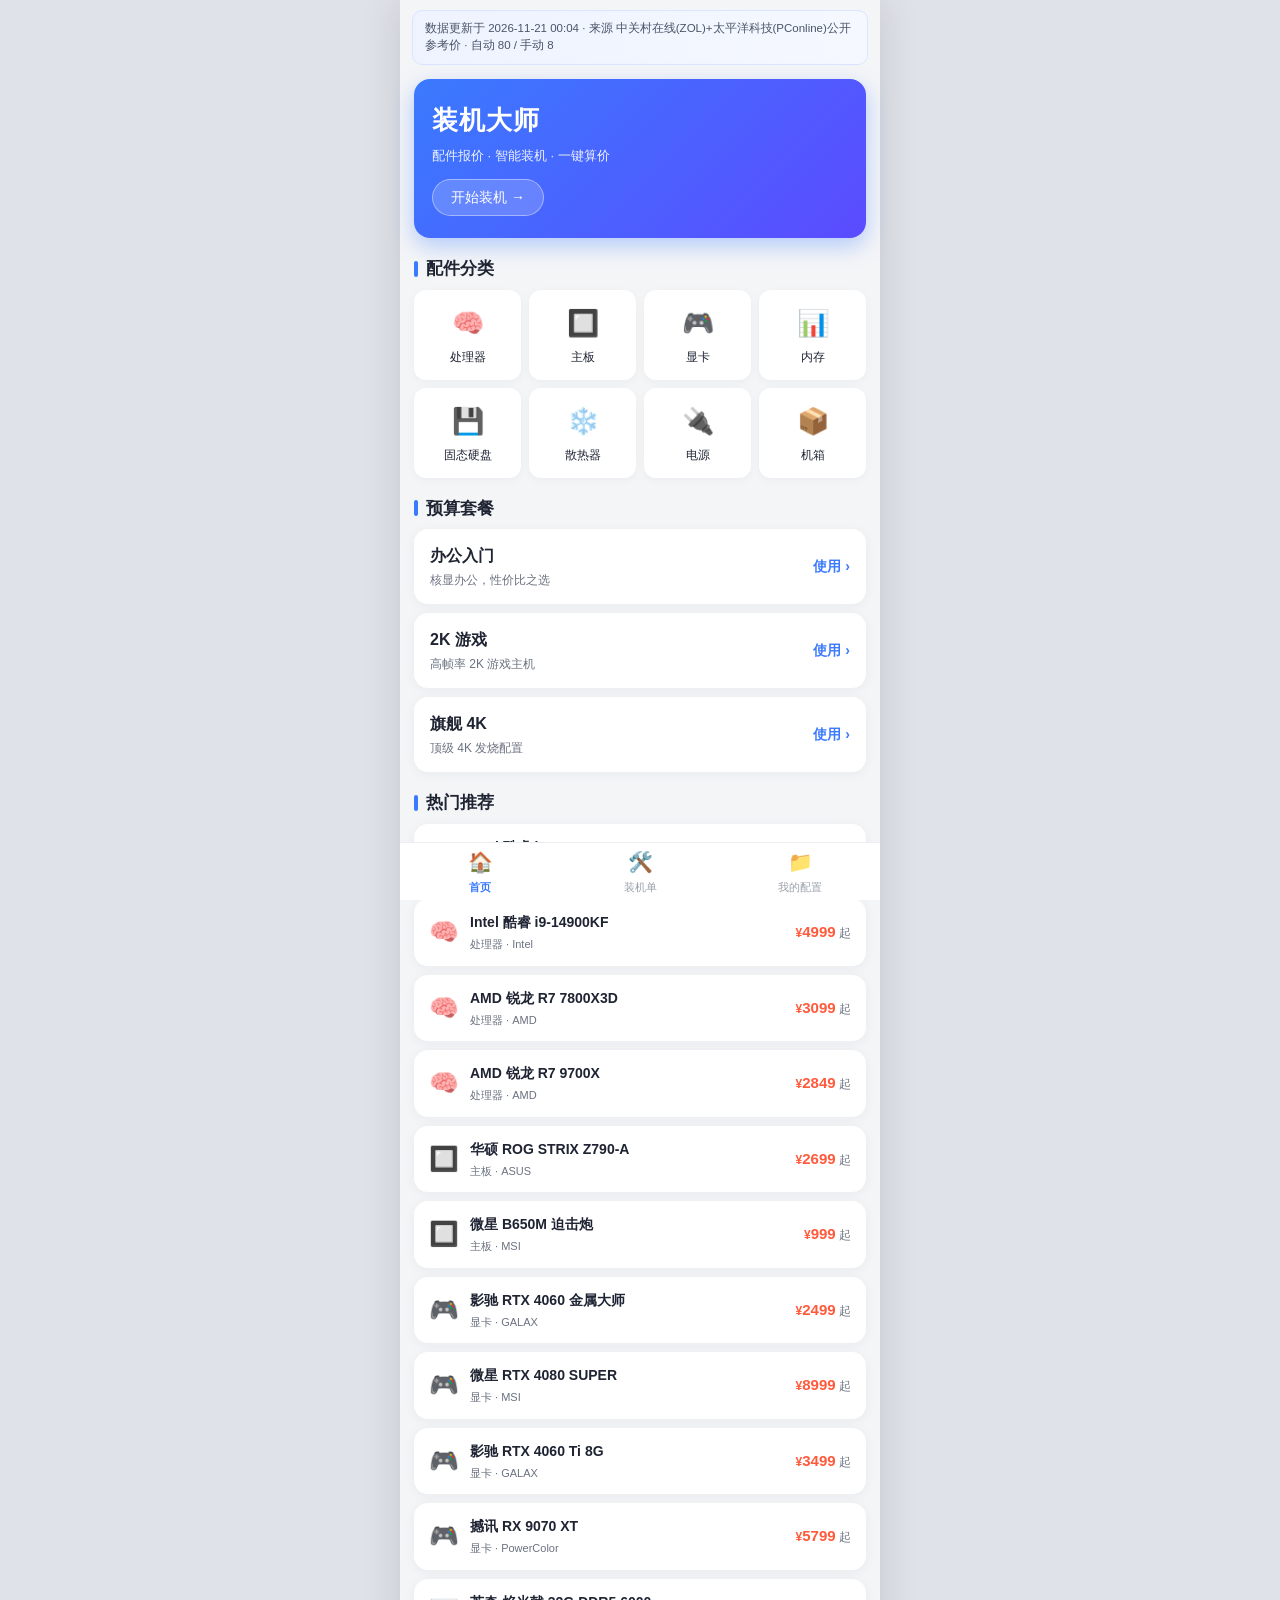
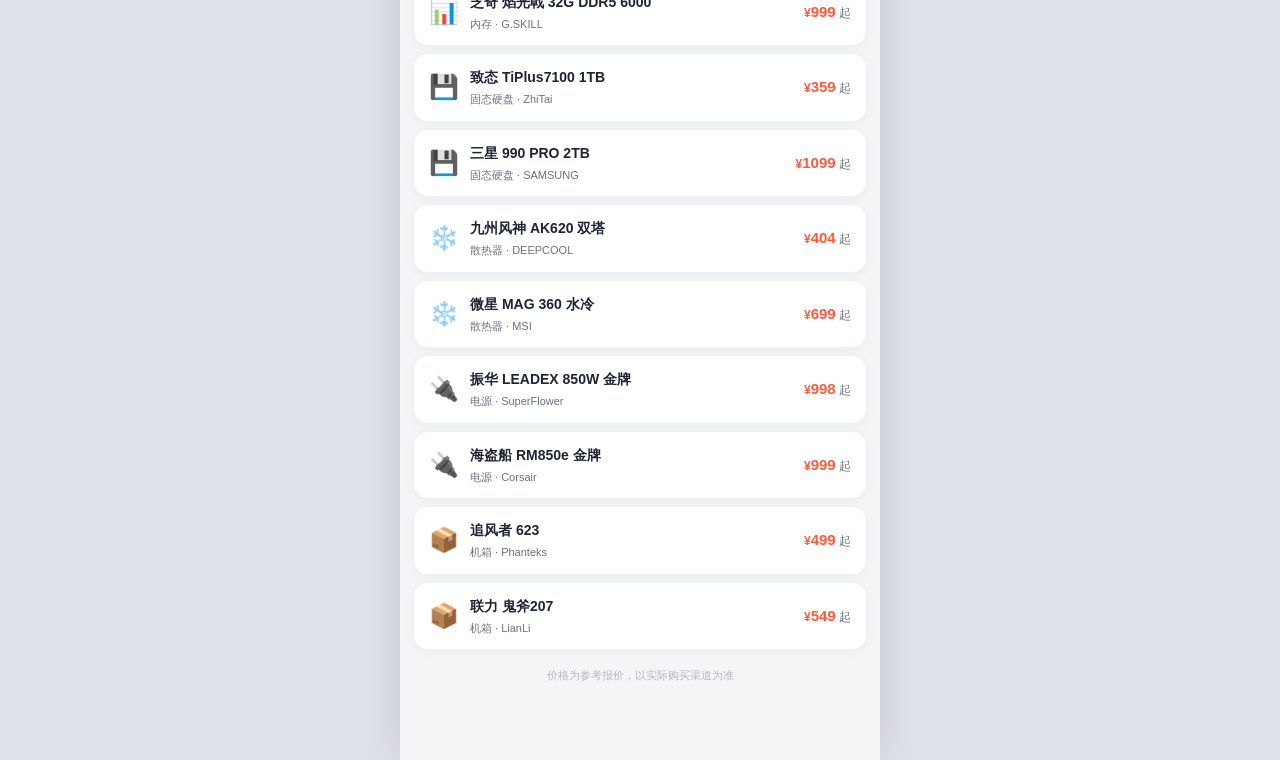
==== web/zjds/index.html @ 08978836 "chore: 自动更新配件价格 2026-11-21" ====
<!DOCTYPE html>
<html lang="zh-CN">
<head>
  <meta charset="UTF-8" />
  <meta name="viewport" content="width=device-width, initial-scale=1.0, maximum-scale=1.0, user-scalable=no, viewport-fit=cover" />
  <meta http-equiv="Cache-Control" content="no-cache, no-store, must-revalidate" />
  <meta http-equiv="Pragma" content="no-cache" />
  <meta http-equiv="Expires" content="0" />
  <meta name="theme-color" content="#1f2433" />
  <title>装机大师 · 配件报价与智能装机</title>
  <meta name="description" content="装机大师 - 电脑配件报价与智能装机单。88 款 CPU/显卡/主板/内存等配件参考价，自动算总价、估算功耗、校验插槽与电源兼容性。" />
  <meta property="og:title" content="装机大师 · 配件报价与智能装机" />
  <meta property="og:description" content="88 款 PC 配件参考价 · 自动算总价 · 功耗估算 · 兼容性校验" />
  <meta property="og:type" content="website" />
  <meta property="og:image" content="cover.png?v=20261121000451" />
  <meta name="twitter:card" content="summary_large_image" />
  <link rel="stylesheet" href="style.css?v=20261121000451" />
</head>
<body>
  <div id="phone">
    <main id="view"></main>

    <!-- 底部 Tab -->
    <nav id="tabbar">
      <div class="tab" data-action="tab:home"><span class="tab-ico">🏠</span><span class="tab-tx">首页</span></div>
      <div class="tab" data-action="tab:build"><span class="tab-ico">🛠️</span><span class="tab-tx">装机单</span></div>
      <div class="tab" data-action="tab:mine"><span class="tab-ico">📁</span><span class="tab-tx">我的配置</span></div>
    </nav>
  </div>

  <!-- 选件弹层 -->
  <div id="sheet" class="sheet-mask hidden">
    <div class="sheet">
      <div class="sheet-head">
        <span id="sheet-title">选择配件</span>
        <span class="sheet-close" data-action="sheet:close">✕</span>
      </div>
      <div id="sheet-list" class="sheet-list"></div>
    </div>
  </div>

  <div id="toast" class="toast hidden"></div>

  <!-- 手动维护价编辑器 -->
  <div id="editor" class="editor-mask hidden">
    <div class="editor">
      <div class="editor-head">
        <span id="editor-title">手动维护价</span>
        <span class="editor-close" data-action="editor:close">✕</span>
      </div>
      <div id="editor-body" class="editor-body"></div>
    </div>
  </div>

  <script src="data.js?v=20261121000451"></script>
  <script src="app.js?v=20261121000451"></script>
</body>
</html>
---- web/zjds/style.css ----
:root {
  --primary: #3a7afe;
  --primary-dark: #2b5fe0;
  --bg: #f4f5f7;
  --card: #ffffff;
  --text: #1f2433;
  --text-sub: #6b7280;
  --price: #ff5a3c;
  --ok: #18a058;
  --warn: #f0a020;
  --bad: #e54848;
  --line: #eceef2;
  --tab-h: 58px;
}
* { box-sizing: border-box; -webkit-tap-highlight-color: transparent; }
html, body { margin: 0; padding: 0; }
body {
  background: #dfe2e8;
  color: var(--text);
  font-family: -apple-system, BlinkMacSystemFont, "PingFang SC", "Helvetica Neue", Helvetica, sans-serif;
  font-size: 15px;
  line-height: 1.5;
}
#phone {
  max-width: 480px;
  margin: 0 auto;
  min-height: 100vh;
  background: var(--bg);
  position: relative;
  display: flex;
  flex-direction: column;
  box-shadow: 0 0 40px rgba(0,0,0,0.12);
}
#view { flex: 1; padding-bottom: calc(var(--tab-h) + env(safe-area-inset-bottom)); }
button { font-family: inherit; }

/* ---------- 通用 ---------- */
.card { background: var(--card); border-radius: 14px; box-shadow: 0 2px 12px rgba(31,36,51,0.05); }
.price { color: var(--price); font-weight: 700; }
.price-symbol { font-size: 12px; }
.price-unit { font-size: 12px; color: var(--text-sub); font-weight: 400; }
.tag { display: inline-block; padding: 2px 9px; border-radius: 999px; font-size: 11px; background: #eef3ff; color: var(--primary); margin-right: 6px; }
.tag.gray { background: #f0f1f4; color: var(--text-sub); }
.tag.ok { background: #e7f7ee; color: var(--ok); }
.tag.warn { background: #fdf3e3; color: var(--warn); }
.tag.bad { background: #fdecec; color: var(--bad); }
.section-title { font-size: 17px; font-weight: 800; margin: 18px 14px 8px; display: flex; align-items: center; }
.section-title::before { content: ""; width: 4px; height: 16px; background: var(--primary); border-radius: 3px; margin-right: 8px; }
.hidden { display: none !important; }

/* ---------- 首页 ---------- */
.hero { margin: 14px; padding: 22px 18px; border-radius: 16px; background: linear-gradient(135deg, #3a7afe, #5b4bff); color: #fff; box-shadow: 0 8px 22px rgba(58,122,254,0.35); }
.hero-title { font-size: 26px; font-weight: 800; letter-spacing: 1px; }
.hero-sub { font-size: 13px; opacity: .9; margin-top: 6px; }
.hero-cta { display: inline-block; margin-top: 14px; padding: 7px 18px; background: rgba(255,255,255,.18); border: 1px solid rgba(255,255,255,.4); border-radius: 999px; font-size: 14px; }

.cat-grid { display: grid; grid-template-columns: repeat(4, 1fr); gap: 8px; padding: 0 14px; }
.cat-item { background: var(--card); border-radius: 12px; padding: 14px 4px; text-align: center; box-shadow: 0 2px 10px rgba(31,36,51,0.04); }
.cat-icon { font-size: 26px; }
.cat-name { font-size: 12px; margin-top: 5px; }

.preset-list, .hot-list { padding: 0 14px; }
.preset { display: flex; align-items: center; justify-content: space-between; padding: 15px 16px; margin-bottom: 9px; }
.preset-name { font-size: 16px; font-weight: 700; }
.preset-desc { font-size: 12px; color: var(--text-sub); margin-top: 3px; }
.preset-go { color: var(--primary); font-size: 14px; font-weight: 600; }

.hot { display: flex; align-items: center; padding: 13px 15px; margin-bottom: 9px; }
.hot-icon { font-size: 24px; margin-right: 11px; }
.hot-body { flex: 1; min-width: 0; }
.hot-name { font-size: 14px; font-weight: 600; overflow: hidden; text-overflow: ellipsis; white-space: nowrap; }
.hot-cat { font-size: 11px; color: var(--text-sub); margin-top: 3px; }
.footer { text-align: center; color: #b3b8c2; font-size: 11px; margin: 18px 0; }

/* ---------- 分类/详情 顶部 ---------- */
.sub-header { position: sticky; top: 0; z-index: 5; display: flex; align-items: center; padding: 12px 14px; background: #fff; border-bottom: 1px solid var(--line); }
.sub-back { font-size: 22px; margin-right: 10px; color: var(--text); }
.sub-title { font-size: 17px; font-weight: 800; }

/* ---------- 分类列表 ---------- */
.cat-head { display: flex; align-items: center; padding: 14px 8px 10px 18px; }
.cat-head-icon { font-size: 30px; margin-right: 11px; }
.cat-head-name { font-size: 19px; font-weight: 800; }
.cat-head-desc { font-size: 12px; color: var(--text-sub); margin-top: 3px; }
.sort-bar { display: flex; gap: 8px; padding: 0 14px 10px; }
.sort-item { padding: 6px 15px; background: #fff; border-radius: 999px; font-size: 13px; color: var(--text-sub); border: 1px solid var(--line); }
.sort-item.active { color: #fff; background: var(--primary); border-color: var(--primary); }
.part { display: flex; align-items: center; justify-content: space-between; padding: 14px 15px; margin: 0 14px 9px; }
.part-main { flex: 1; min-width: 0; }
.part-name { font-size: 15px; font-weight: 600; overflow: hidden; text-overflow: ellipsis; white-space: nowrap; }
.part-spec { font-size: 12px; color: var(--text-sub); margin-top: 4px; }
.part-brand { font-size: 11px; color: #aab0bb; margin-top: 3px; }
.part-side { text-align: right; margin-left: 11px; }
.add-btn { margin-top: 7px; padding: 5px 15px; background: #eef3ff; color: var(--primary); border-radius: 999px; font-size: 12px; font-weight: 600; display: inline-block; }

/* ---------- 详情 ---------- */
.detail-head { display: flex; align-items: center; padding: 18px; margin: 14px; }
.detail-icon { font-size: 34px; margin-right: 13px; }
.detail-name { font-size: 18px; font-weight: 800; }
.detail-brand { font-size: 13px; color: var(--text-sub); margin-top: 4px; }
.price-card { margin: 0 14px; padding: 16px 18px; display: flex; align-items: baseline; justify-content: space-between; background: linear-gradient(135deg, #fff5f2, #fff); }
.price-label { font-size: 13px; color: var(--text-sub); }
.price-card .price { font-size: 30px; }
.spec { padding: 4px 18px; margin: 10px 14px 0; }
.spec-row { display: flex; padding: 13px 0; border-bottom: 1px solid var(--line); }
.spec-row:last-child { border-bottom: none; }
.spec-label { width: 90px; color: var(--text-sub); font-size: 13px; }
.spec-value { flex: 1; font-size: 14px; font-weight: 500; }
.detail-actions { display: flex; gap: 10px; padding: 18px 14px; }
.btn { flex: 1; padding: 13px 0; border: none; border-radius: 999px; font-size: 15px; font-weight: 600; }
.btn-ghost { background: #eef1f6; color: var(--text); }
.btn-primary { background: var(--primary); color: #fff; }

/* ---------- 装机单 ---------- */
.name-bar { display: flex; align-items: center; padding: 11px 15px; margin: 14px; }
.name-input { flex: 1; font-size: 16px; font-weight: 700; border: none; outline: none; background: transparent; }
.clear-link { color: var(--text-sub); font-size: 13px; margin-left: 11px; }
.rows .row { display: flex; align-items: center; padding: 13px 14px; margin: 0 14px 8px; }
.row-icon { font-size: 22px; margin-right: 11px; }
.row-main { flex: 1; min-width: 0; }
.row-cat { font-size: 11px; color: var(--text-sub); }
.row-part { font-size: 14px; font-weight: 600; margin-top: 3px; overflow: hidden; text-overflow: ellipsis; white-space: nowrap; }
.row-empty { font-size: 13px; color: var(--primary); margin-top: 3px; }
.row-right { text-align: right; margin-left: 9px; }
.row-del { font-size: 11px; color: var(--bad); margin-top: 5px; }
.row-add { padding: 5px 13px; background: var(--primary); color: #fff; border-radius: 999px; font-size: 12px; }

.issues { margin: 4px 18px 0; }
.issue { font-size: 12px; padding: 9px 12px; border-radius: 9px; margin-bottom: 7px; display: flex; align-items: center; }
.issue-dot { margin-right: 6px; font-size: 9px; }
.issue.bad { background: #fdecec; color: var(--bad); }
.issue.warn { background: #fdf3e3; color: var(--warn); }
.issue.ok { background: #e7f7ee; color: var(--ok); }

.summary { position: fixed; left: 0; right: 0; bottom: var(--tab-h); max-width: 480px; margin: 0 auto; display: flex; align-items: center; padding: 10px 14px calc(10px + env(safe-area-inset-bottom)); background: #fff; box-shadow: 0 -2px 12px rgba(0,0,0,0.06); }
.summary-info { flex: 1; }
.summary-total { font-size: 14px; }
.summary-total .price { font-size: 21px; }
.summary-sub { font-size: 11px; color: var(--text-sub); margin-top: 3px; }
.save-btn { margin: 0 0 0 11px; padding: 0 22px; line-height: 44px; border: none; border-radius: 999px; background: var(--primary); color: #fff; font-size: 14px; font-weight: 600; }

/* ---------- 我的配置 ---------- */
.build-card { padding: 15px 16px; margin: 0 14px 11px; }
.build-head { display: flex; align-items: baseline; justify-content: space-between; }
.build-name { font-size: 16px; font-weight: 800; }
.build-head .price { font-size: 20px; }
.build-time { font-size: 11px; color: var(--text-sub); margin-top: 4px; }
.build-parts { margin-top: 11px; border-top: 1px solid var(--line); padding-top: 9px; }
.bp { display: flex; align-items: center; padding: 4px 0; font-size: 13px; }
.bp-icon { margin-right: 7px; }
.bp-cat { width: 56px; color: var(--text-sub); flex-shrink: 0; }
.bp-name { flex: 1; overflow: hidden; text-overflow: ellipsis; white-space: nowrap; }
.build-actions { display: flex; gap: 10px; margin-top: 12px; }
.ba { flex: 1; text-align: center; padding: 9px 0; border-radius: 999px; font-size: 14px; font-weight: 600; }
.ba.ghost { background: #eef1f6; color: var(--text); }
.ba.danger { background: #fdecec; color: var(--bad); }
.empty { text-align: center; color: var(--text-sub); padding: 90px 20px; font-size: 14px; }
.empty-cta { margin-top: 13px; color: var(--primary); font-weight: 600; font-size: 15px; }

/* ---------- 弹层 ---------- */
.sheet-mask { position: fixed; inset: 0; background: rgba(0,0,0,.45); z-index: 50; display: flex; align-items: flex-end; }
.sheet { width: 100%; max-width: 480px; margin: 0 auto; background: #fff; border-radius: 18px 18px 0 0; max-height: 78vh; display: flex; flex-direction: column; padding-bottom: env(safe-area-inset-bottom); }
.sheet-head { display: flex; justify-content: space-between; align-items: center; padding: 16px 18px; font-size: 16px; font-weight: 800; border-bottom: 1px solid var(--line); }
.sheet-close { color: var(--text-sub); font-size: 20px; }
.sheet-list { flex: 1; padding: 6px 14px 14px; overflow-y: auto; -webkit-overflow-scrolling: touch; }
.pick { display: flex; align-items: center; justify-content: space-between; padding: 13px 14px; border-radius: 11px; margin-top: 7px; background: #f7f8fa; }
.pick.picked { background: #eef3ff; }
.pick-body { flex: 1; min-width: 0; }
.pick-name { font-size: 14px; font-weight: 600; }
.pick-brand { font-size: 11px; color: var(--text-sub); margin-top: 3px; }
.pick-side { display: flex; align-items: center; gap: 10px; margin-left: 9px; }
.pick-check { color: var(--primary); font-weight: 700; font-size: 17px; }

/* ---------- Tab ---------- */
#tabbar { position: fixed; left: 0; right: 0; bottom: 0; max-width: 480px; margin: 0 auto; height: calc(var(--tab-h) + env(safe-area-inset-bottom)); padding-bottom: env(safe-area-inset-bottom); display: flex; background: #fff; border-top: 1px solid var(--line); z-index: 20; }
.tab { flex: 1; display: flex; flex-direction: column; align-items: center; justify-content: center; color: #9aa0ab; font-size: 11px; gap: 2px; }
.tab .tab-ico { font-size: 20px; }
.tab.active { color: var(--primary); font-weight: 700; }

/* ---------- Toast ---------- */
.toast { position: fixed; left: 50%; top: 42%; transform: translateX(-50%); background: rgba(0,0,0,.82); color: #fff; padding: 10px 18px; border-radius: 10px; font-size: 14px; z-index: 99; }

/* ---------- 数据更新条 / 价格来源 ---------- */
.data-bar { margin: 10px 12px 0; padding: 9px 12px; background: linear-gradient(90deg,#eef3ff,#f5f8ff); border: 1px solid #dbe5ff; border-radius: 10px; font-size: 11.5px; color: #4a5568; line-height: 1.5; }
.src-tag { display: inline-block; margin-top: 6px; padding: 1px 7px; border-radius: 999px; font-size: 10.5px; font-weight: 600; }
.src-tag.zol { background: #e8f6ee; color: var(--ok); border: 1px solid #bfe6cd; }
.src-tag.dual { background: #e7f0ff; color: #2563eb; border: 1px solid #bcd2ff; }
.src-tag.pc { background: #f1eaff; color: #7c3aed; border: 1px solid #d8c4ff; }
.src-tag.manual { background: #fff3e6; color: #c97a16; border: 1px solid #f3d9b3; }
.src-tag.mine { background: #eef0ff; color: var(--primary); border: 1px solid #c5cbff; }
.price-range { margin-top: 4px; font-size: 12px; color: var(--text-sub); }
.price-src { margin-top: 4px; font-size: 11px; color: var(--text-sub); }
.price-note { margin-top: 4px; font-size: 11.5px; color: var(--primary); }

/* 手动维护价：可点击入口 */
.price-edit { margin-top: 10px; display: inline-flex; align-items: center; gap: 4px; padding: 6px 12px; background: #f3f5ff; color: var(--primary); border: 1px solid #c5cbff; border-radius: 999px; font-size: 12px; font-weight: 600; cursor: pointer; user-select: none; }
.price-edit:active { background: #e6e9ff; }
.price-links { display: flex; flex-wrap: wrap; gap: 8px; margin-top: 10px; align-items: center; }
.price-link { margin-top: 0; display: inline-flex; align-items: center; gap: 2px; padding: 6px 12px; background: #eafaf0; color: #1a8a4a; border: 1px solid #b6e3c8; border-radius: 999px; font-size: 12px; font-weight: 600; text-decoration: none; }
.price-link:active { background: #d8f3e4; }
.price-link.pc { background: #f3edff; color: #7c3aed; border: 1px solid #d8c4ff; }
.price-link.pc:active { background: #e6dcff; }

/* ---------- 手动维护价编辑器 ---------- */
.editor-mask { position: fixed; inset: 0; background: rgba(0,0,0,.45); display: flex; align-items: flex-end; justify-content: center; z-index: 60; }
.editor { width: 100%; max-width: 480px; background: #fff; border-radius: 18px 18px 0 0; padding: 16px 18px calc(18px + env(safe-area-inset-bottom)); animation: slideUp .22s ease; }
@keyframes slideUp { from { transform: translateY(100%); } to { transform: translateY(0); } }
.editor-head { display: flex; align-items: center; justify-content: space-between; font-size: 15px; font-weight: 700; color: var(--text); margin-bottom: 14px; }
.editor-close { font-size: 18px; color: #9aa0ab; padding: 4px 8px; cursor: pointer; }
.editor-row { margin-bottom: 14px; }
.editor-row > label { display: block; font-size: 12.5px; color: var(--text-sub); margin-bottom: 6px; }
.editor-cur { font-size: 14px; color: var(--text); }
.editor-cur b { color: var(--primary); }
.editor-input { width: 100%; box-sizing: border-box; padding: 11px 13px; border: 1px solid var(--line); border-radius: 11px; font-size: 15px; color: var(--text); background: #fafbff; outline: none; }
.editor-input:focus { border-color: var(--primary); background: #fff; }
.editor-tip { font-size: 11px; color: #9aa0ab; line-height: 1.5; margin-bottom: 14px; }
.editor-actions { display: flex; gap: 10px; }
.editor-actions .ba { flex: 1; text-align: center; padding: 12px 0; border-radius: 12px; font-size: 14px; font-weight: 600; cursor: pointer; }
.editor-actions .ba.primary { background: var(--primary); color: #fff; }
.editor-actions .ba.ghost { background: #f2f3f7; color: var(--text-sub); }
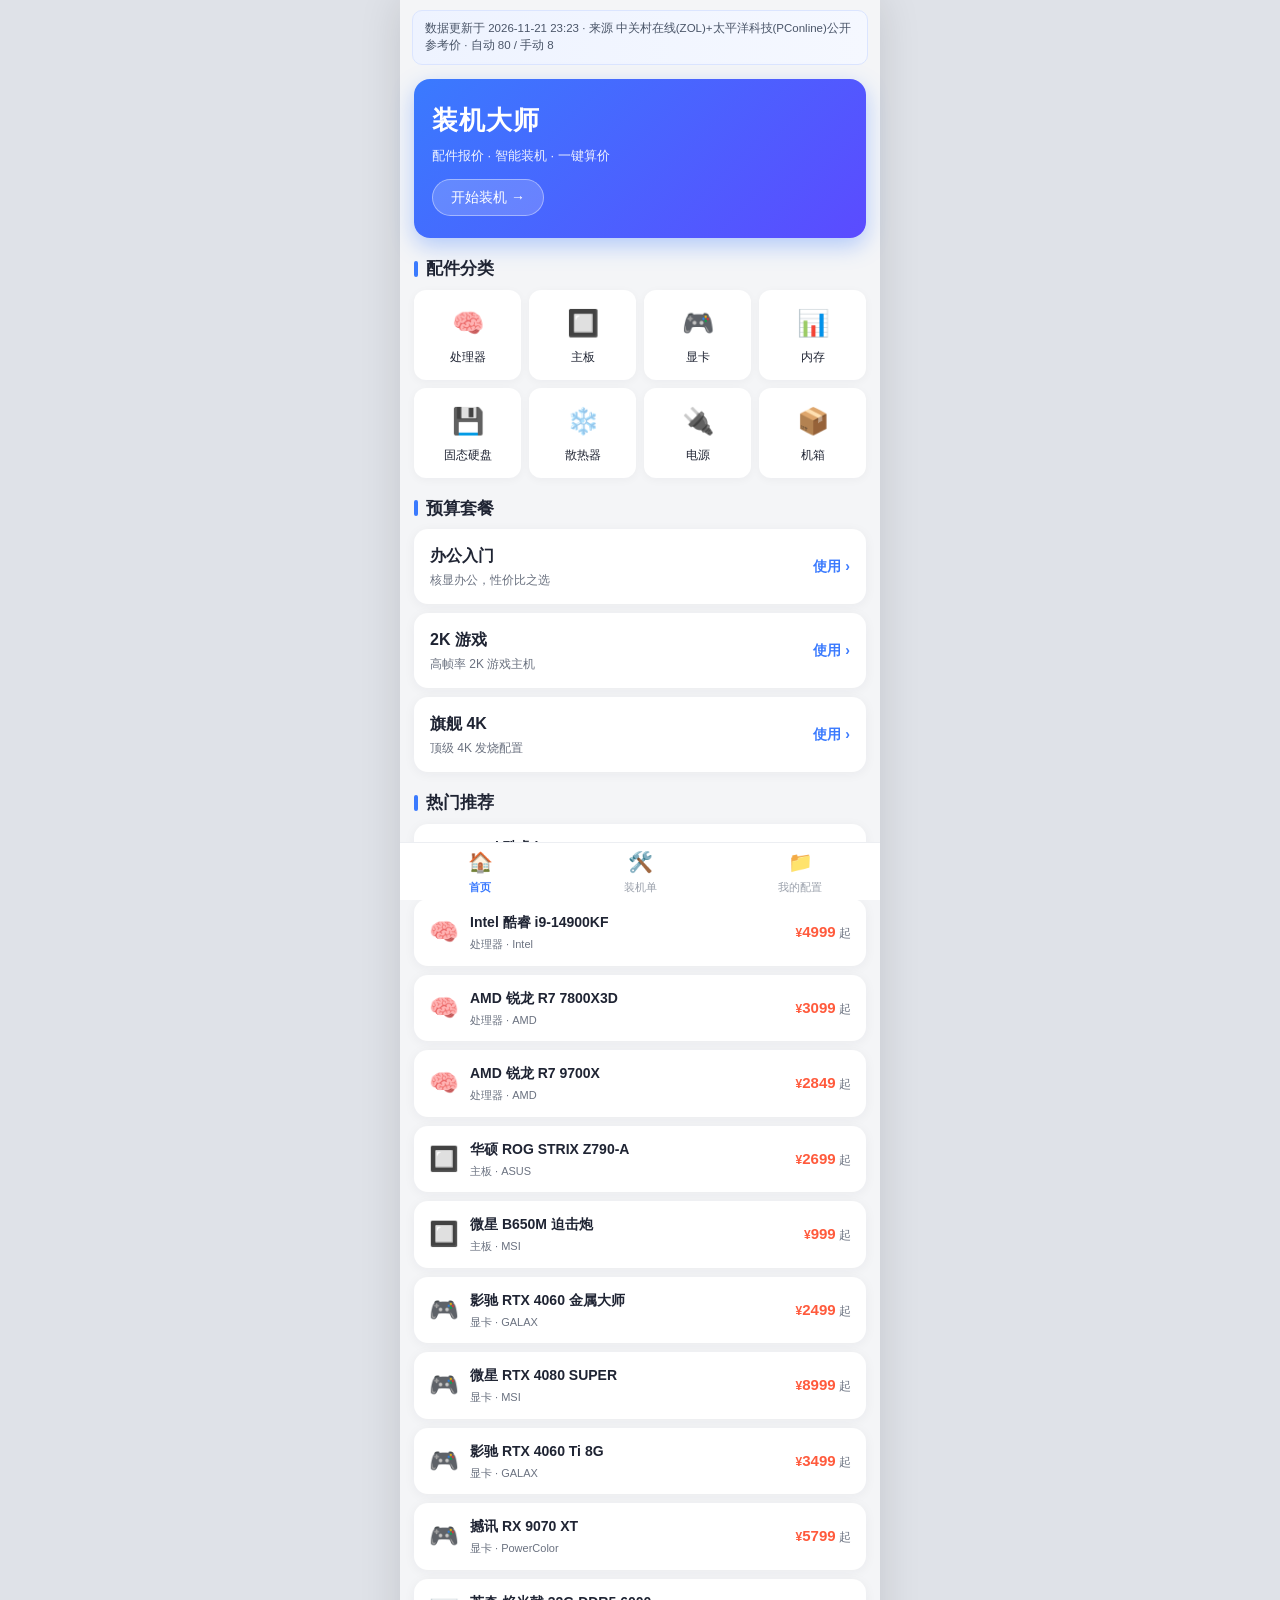
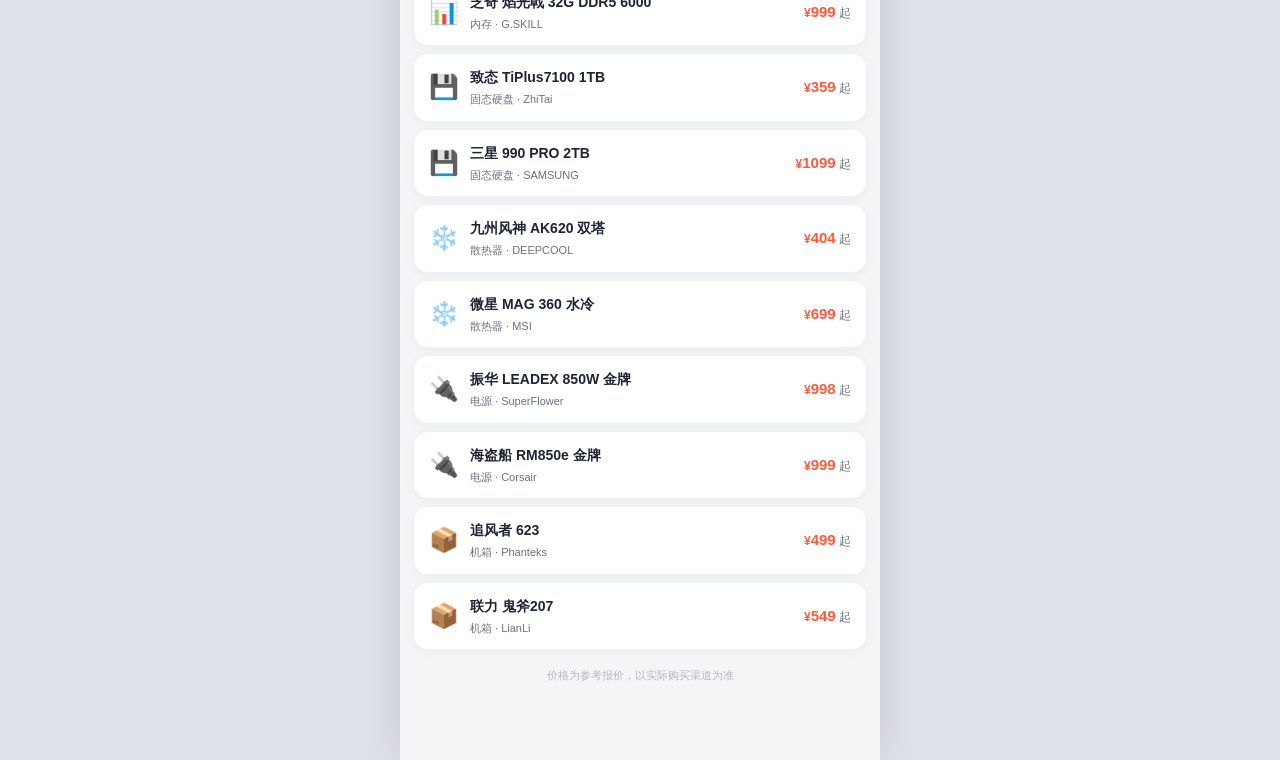
==== commit 484343d9: "chore: 自动更新配件价格 2026-11-21" ====
--- a/web/zjds/index.html
+++ b/web/zjds/index.html
@@ -12,9 +12,9 @@
   <meta property="og:title" content="装机大师 · 配件报价与智能装机" />
   <meta property="og:description" content="88 款 PC 配件参考价 · 自动算总价 · 功耗估算 · 兼容性校验" />
   <meta property="og:type" content="website" />
-  <meta property="og:image" content="cover.png?v=20261121000451" />
+  <meta property="og:image" content="cover.png?v=20261121232326" />
   <meta name="twitter:card" content="summary_large_image" />
-  <link rel="stylesheet" href="style.css?v=20261121000451" />
+  <link rel="stylesheet" href="style.css?v=20261121232326" />
 </head>
 <body>
   <div id="phone">
@@ -52,7 +52,7 @@
     </div>
   </div>
 
-  <script src="data.js?v=20261121000451"></script>
-  <script src="app.js?v=20261121000451"></script>
+  <script src="data.js?v=20261121232326"></script>
+  <script src="app.js?v=20261121232326"></script>
 </body>
 </html>
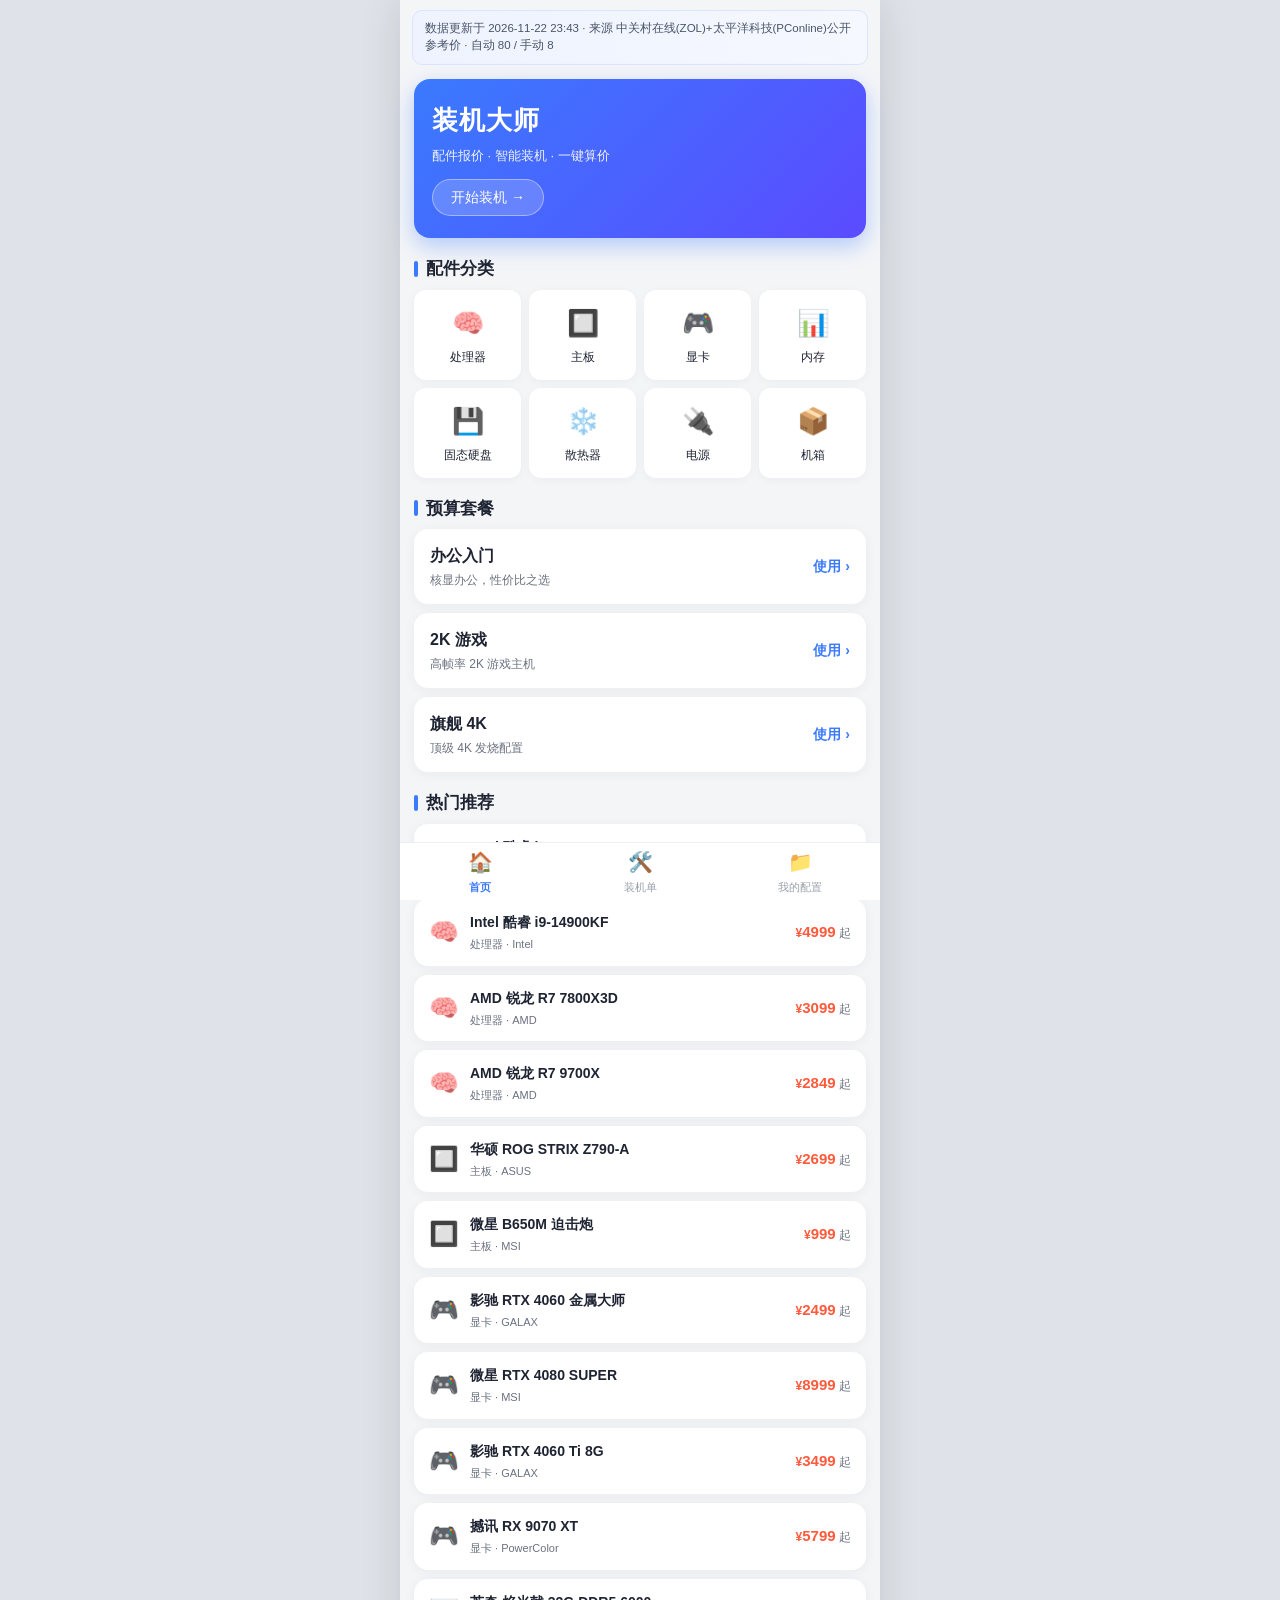
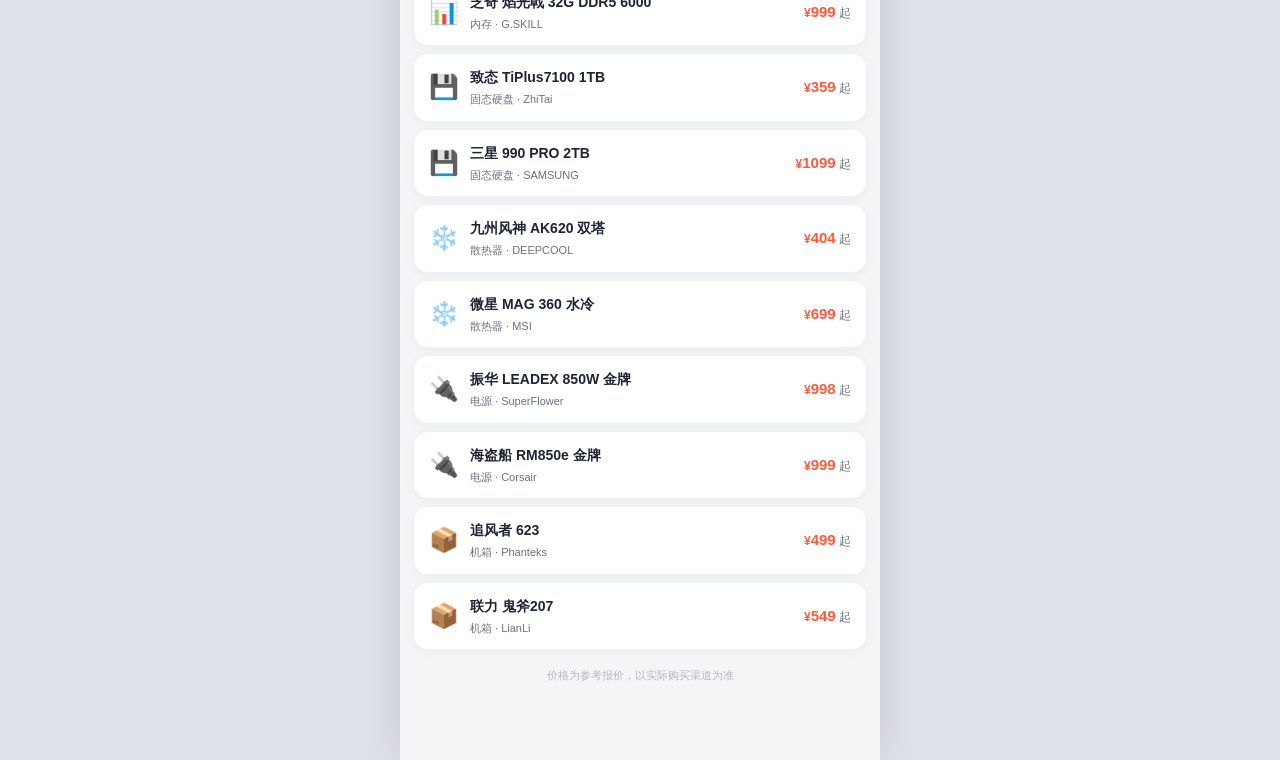
==== commit b8283bb0: "chore: 自动更新配件价格 2026-11-22" ====
--- a/web/zjds/index.html
+++ b/web/zjds/index.html
@@ -12,9 +12,9 @@
   <meta property="og:title" content="装机大师 · 配件报价与智能装机" />
   <meta property="og:description" content="88 款 PC 配件参考价 · 自动算总价 · 功耗估算 · 兼容性校验" />
   <meta property="og:type" content="website" />
-  <meta property="og:image" content="cover.png?v=20261121232326" />
+  <meta property="og:image" content="cover.png?v=20261122234305" />
   <meta name="twitter:card" content="summary_large_image" />
-  <link rel="stylesheet" href="style.css?v=20261121232326" />
+  <link rel="stylesheet" href="style.css?v=20261122234305" />
 </head>
 <body>
   <div id="phone">
@@ -52,7 +52,7 @@
     </div>
   </div>
 
-  <script src="data.js?v=20261121232326"></script>
-  <script src="app.js?v=20261121232326"></script>
+  <script src="data.js?v=20261122234305"></script>
+  <script src="app.js?v=20261122234305"></script>
 </body>
 </html>
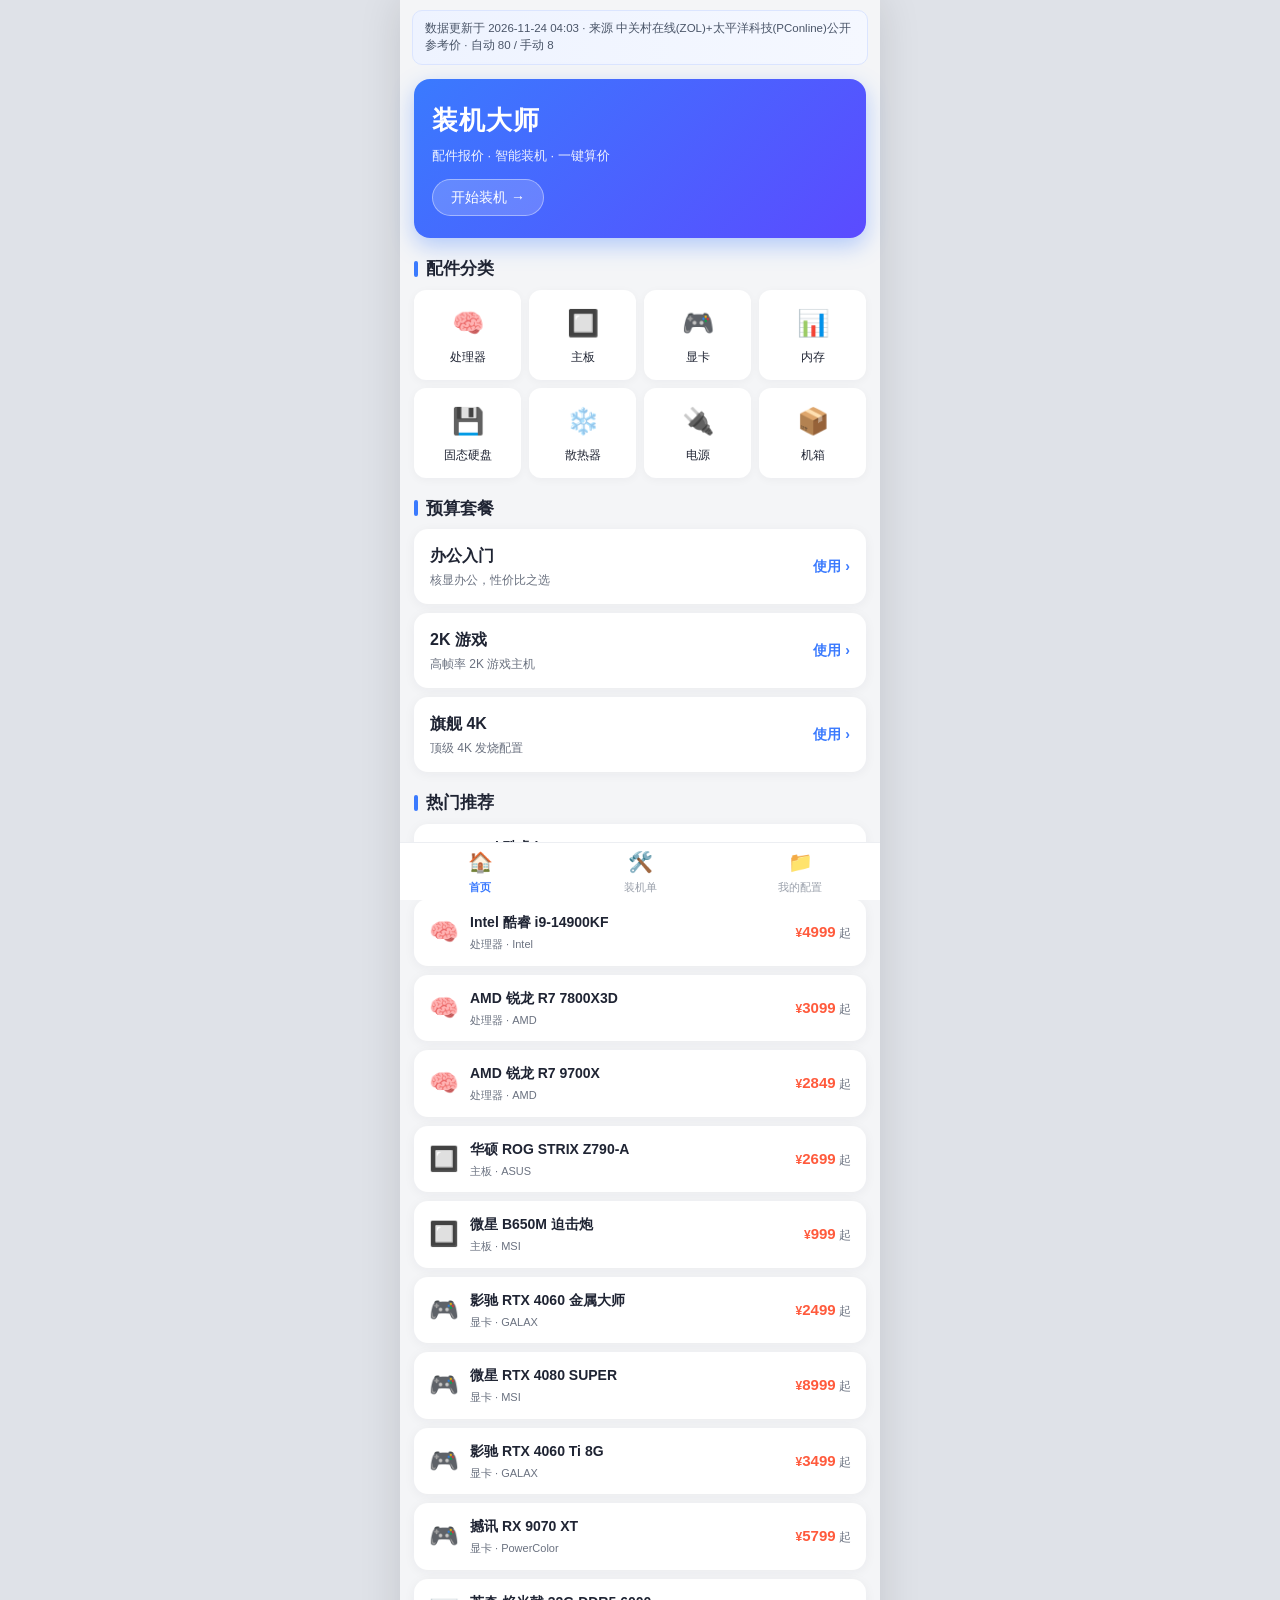
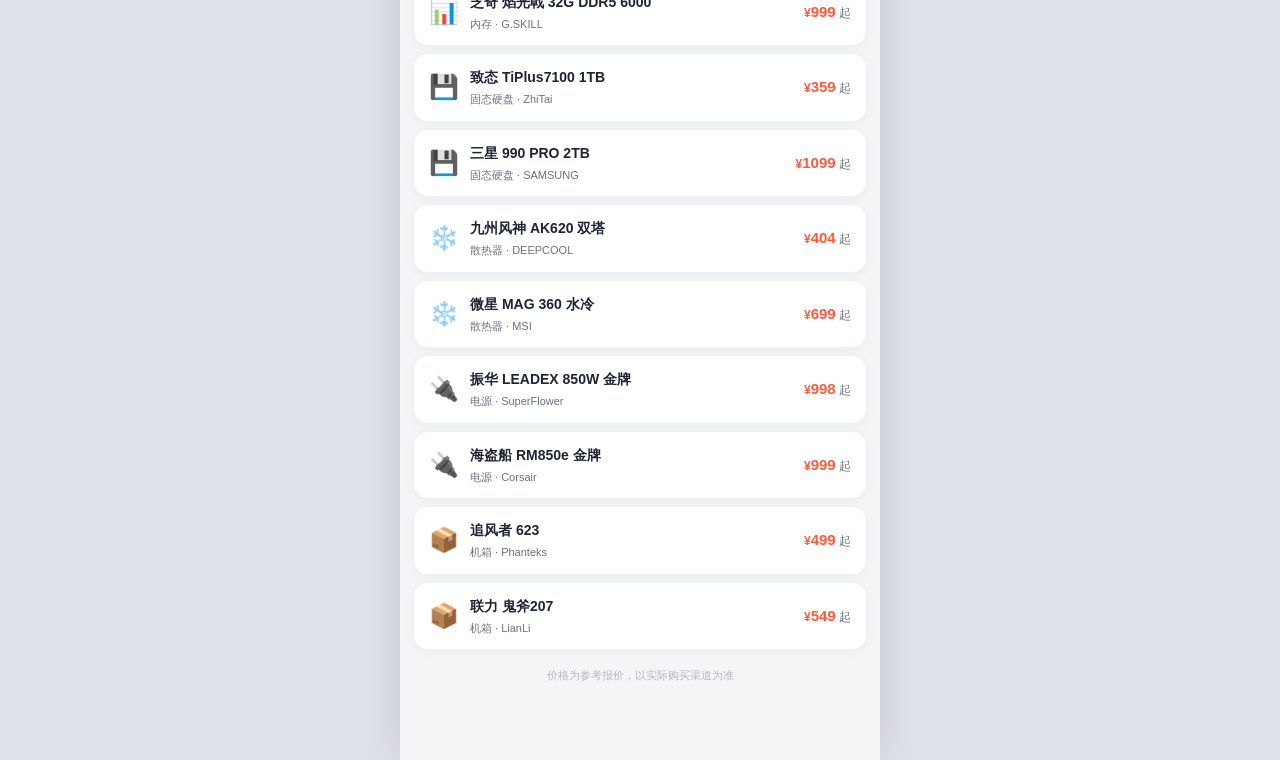
==== commit 4c2b76d4: "chore: 自动更新配件价格 2026-11-24" ====
--- a/web/zjds/index.html
+++ b/web/zjds/index.html
@@ -12,9 +12,9 @@
   <meta property="og:title" content="装机大师 · 配件报价与智能装机" />
   <meta property="og:description" content="88 款 PC 配件参考价 · 自动算总价 · 功耗估算 · 兼容性校验" />
   <meta property="og:type" content="website" />
-  <meta property="og:image" content="cover.png?v=20261122234305" />
+  <meta property="og:image" content="cover.png?v=20261124040346" />
   <meta name="twitter:card" content="summary_large_image" />
-  <link rel="stylesheet" href="style.css?v=20261122234305" />
+  <link rel="stylesheet" href="style.css?v=20261124040346" />
 </head>
 <body>
   <div id="phone">
@@ -52,7 +52,7 @@
     </div>
   </div>
 
-  <script src="data.js?v=20261122234305"></script>
-  <script src="app.js?v=20261122234305"></script>
+  <script src="data.js?v=20261124040346"></script>
+  <script src="app.js?v=20261124040346"></script>
 </body>
 </html>
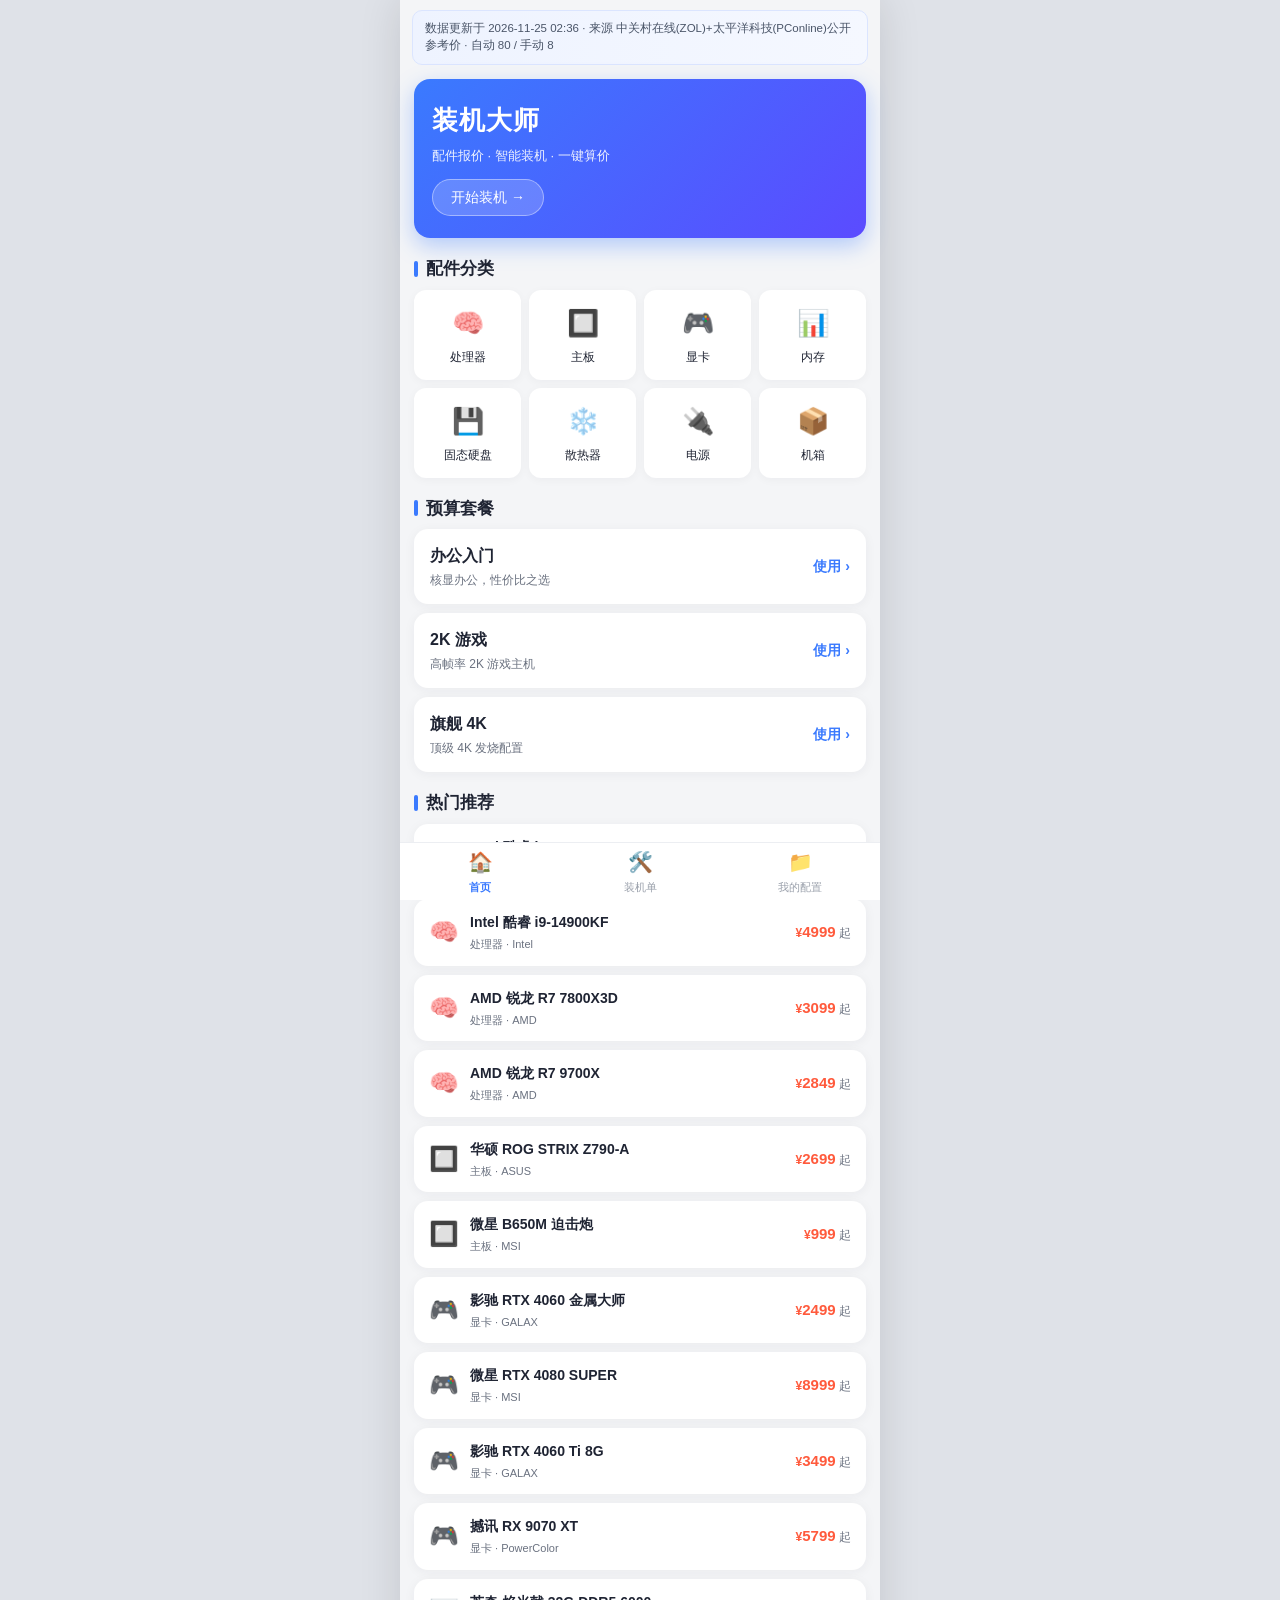
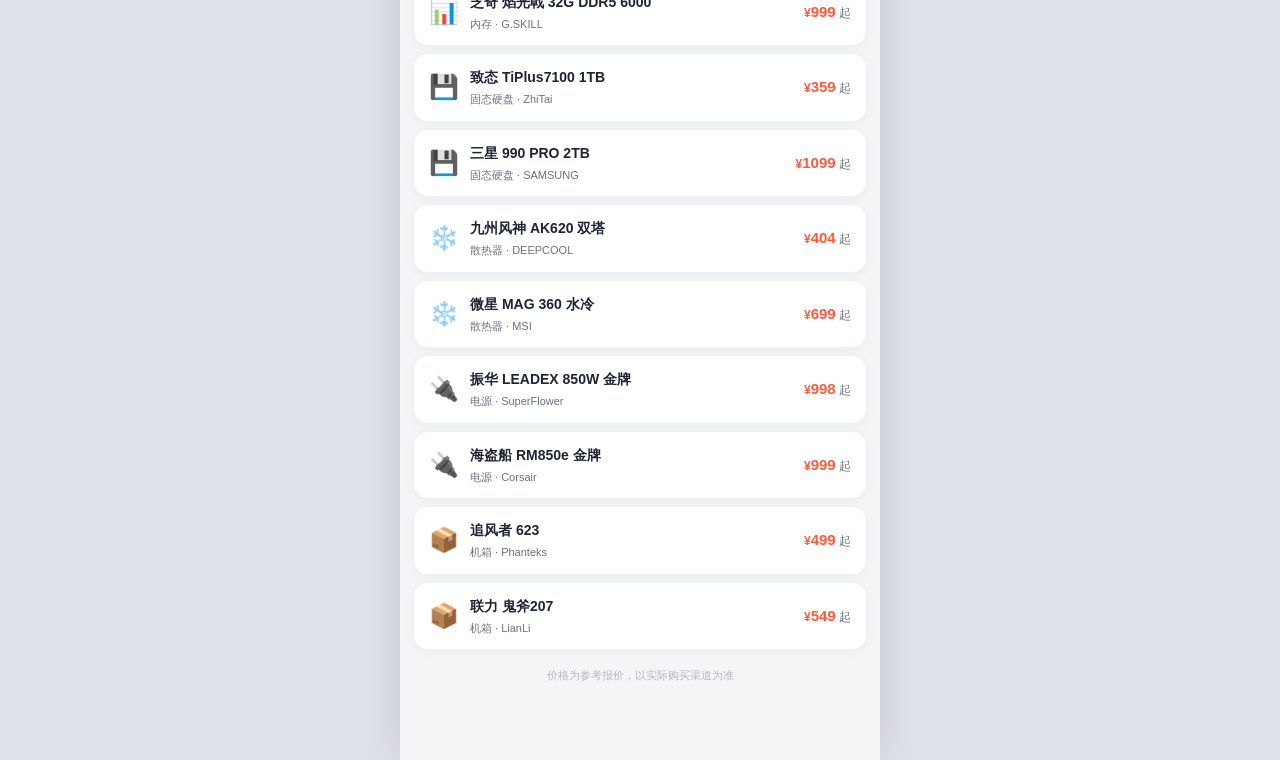
==== commit 213a8e97: "chore: 自动更新配件价格 2026-11-25" ====
--- a/web/zjds/index.html
+++ b/web/zjds/index.html
@@ -12,9 +12,9 @@
   <meta property="og:title" content="装机大师 · 配件报价与智能装机" />
   <meta property="og:description" content="88 款 PC 配件参考价 · 自动算总价 · 功耗估算 · 兼容性校验" />
   <meta property="og:type" content="website" />
-  <meta property="og:image" content="cover.png?v=20261124040346" />
+  <meta property="og:image" content="cover.png?v=20261125023650" />
   <meta name="twitter:card" content="summary_large_image" />
-  <link rel="stylesheet" href="style.css?v=20261124040346" />
+  <link rel="stylesheet" href="style.css?v=20261125023650" />
 </head>
 <body>
   <div id="phone">
@@ -52,7 +52,7 @@
     </div>
   </div>
 
-  <script src="data.js?v=20261124040346"></script>
-  <script src="app.js?v=20261124040346"></script>
+  <script src="data.js?v=20261125023650"></script>
+  <script src="app.js?v=20261125023650"></script>
 </body>
 </html>
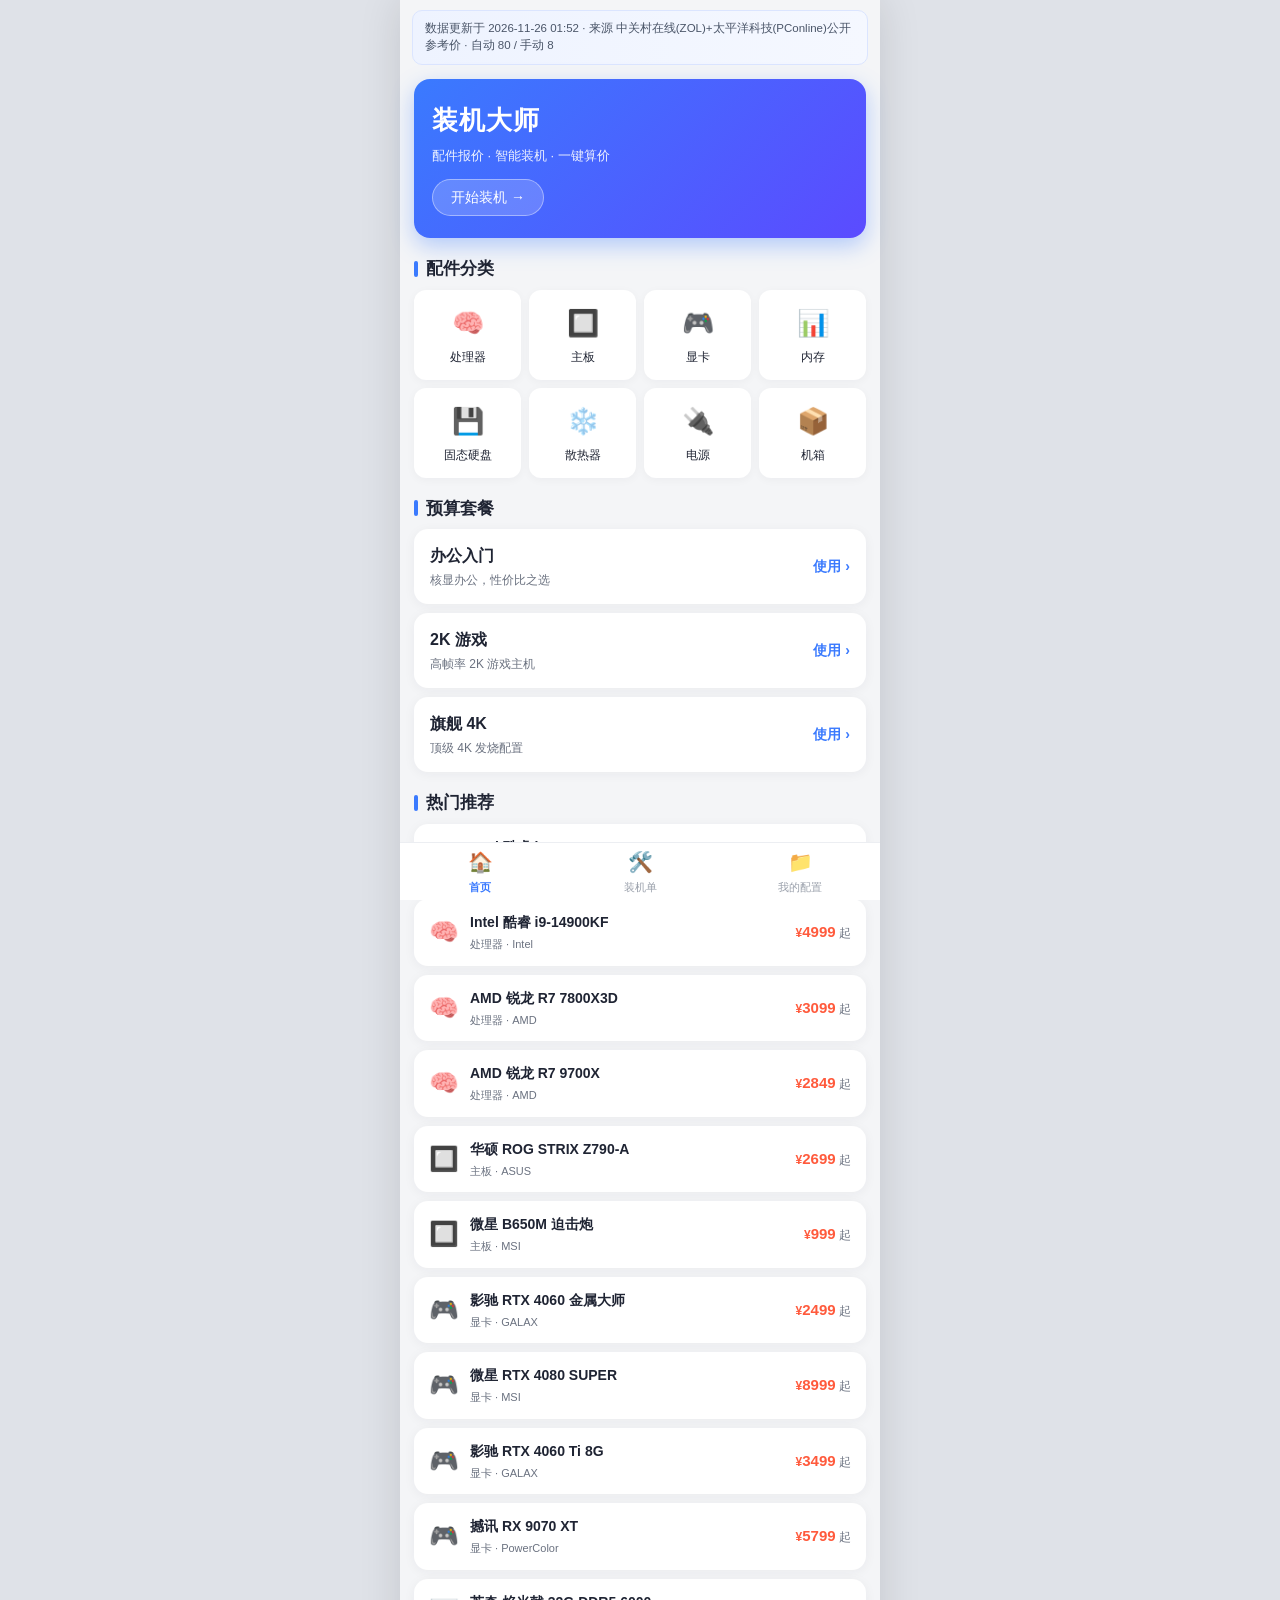
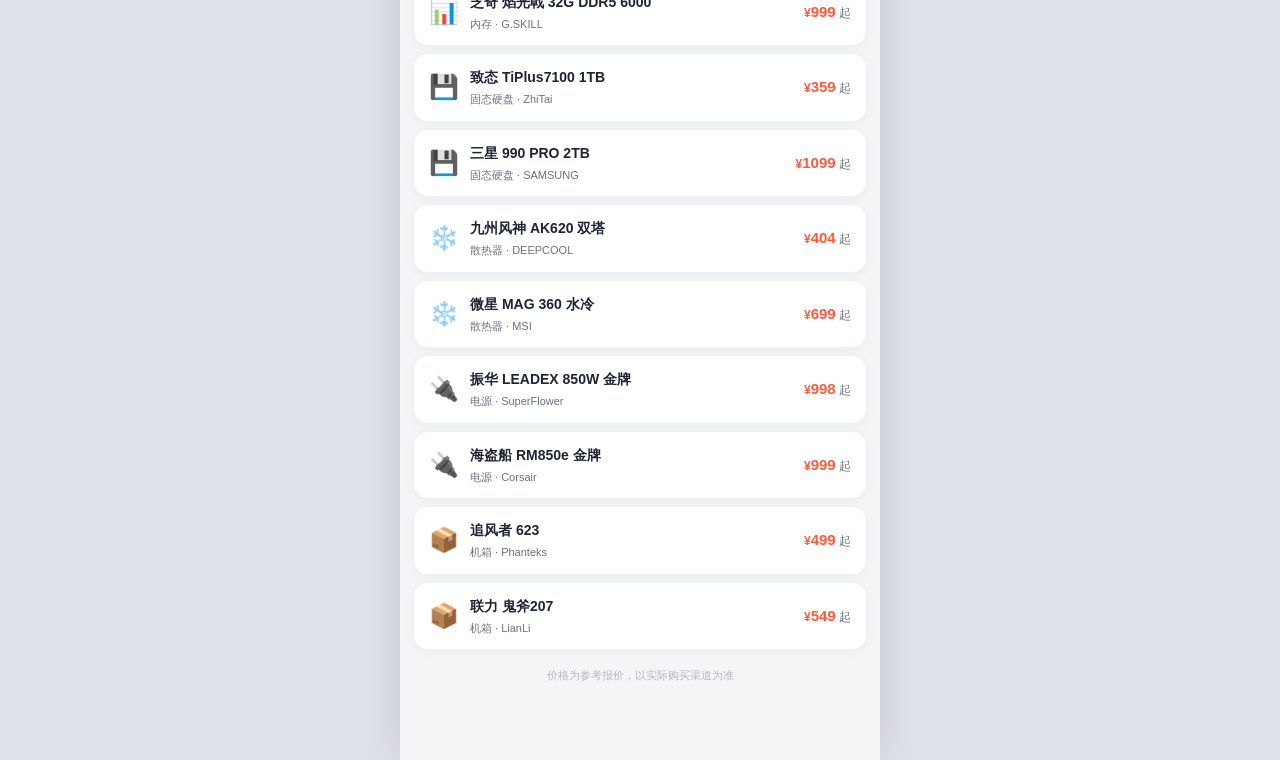
==== commit 1404bb4d: "chore: 自动更新配件价格 2026-11-26" ====
--- a/web/zjds/index.html
+++ b/web/zjds/index.html
@@ -12,9 +12,9 @@
   <meta property="og:title" content="装机大师 · 配件报价与智能装机" />
   <meta property="og:description" content="88 款 PC 配件参考价 · 自动算总价 · 功耗估算 · 兼容性校验" />
   <meta property="og:type" content="website" />
-  <meta property="og:image" content="cover.png?v=20261125023650" />
+  <meta property="og:image" content="cover.png?v=20261126015237" />
   <meta name="twitter:card" content="summary_large_image" />
-  <link rel="stylesheet" href="style.css?v=20261125023650" />
+  <link rel="stylesheet" href="style.css?v=20261126015237" />
 </head>
 <body>
   <div id="phone">
@@ -52,7 +52,7 @@
     </div>
   </div>
 
-  <script src="data.js?v=20261125023650"></script>
-  <script src="app.js?v=20261125023650"></script>
+  <script src="data.js?v=20261126015237"></script>
+  <script src="app.js?v=20261126015237"></script>
 </body>
 </html>
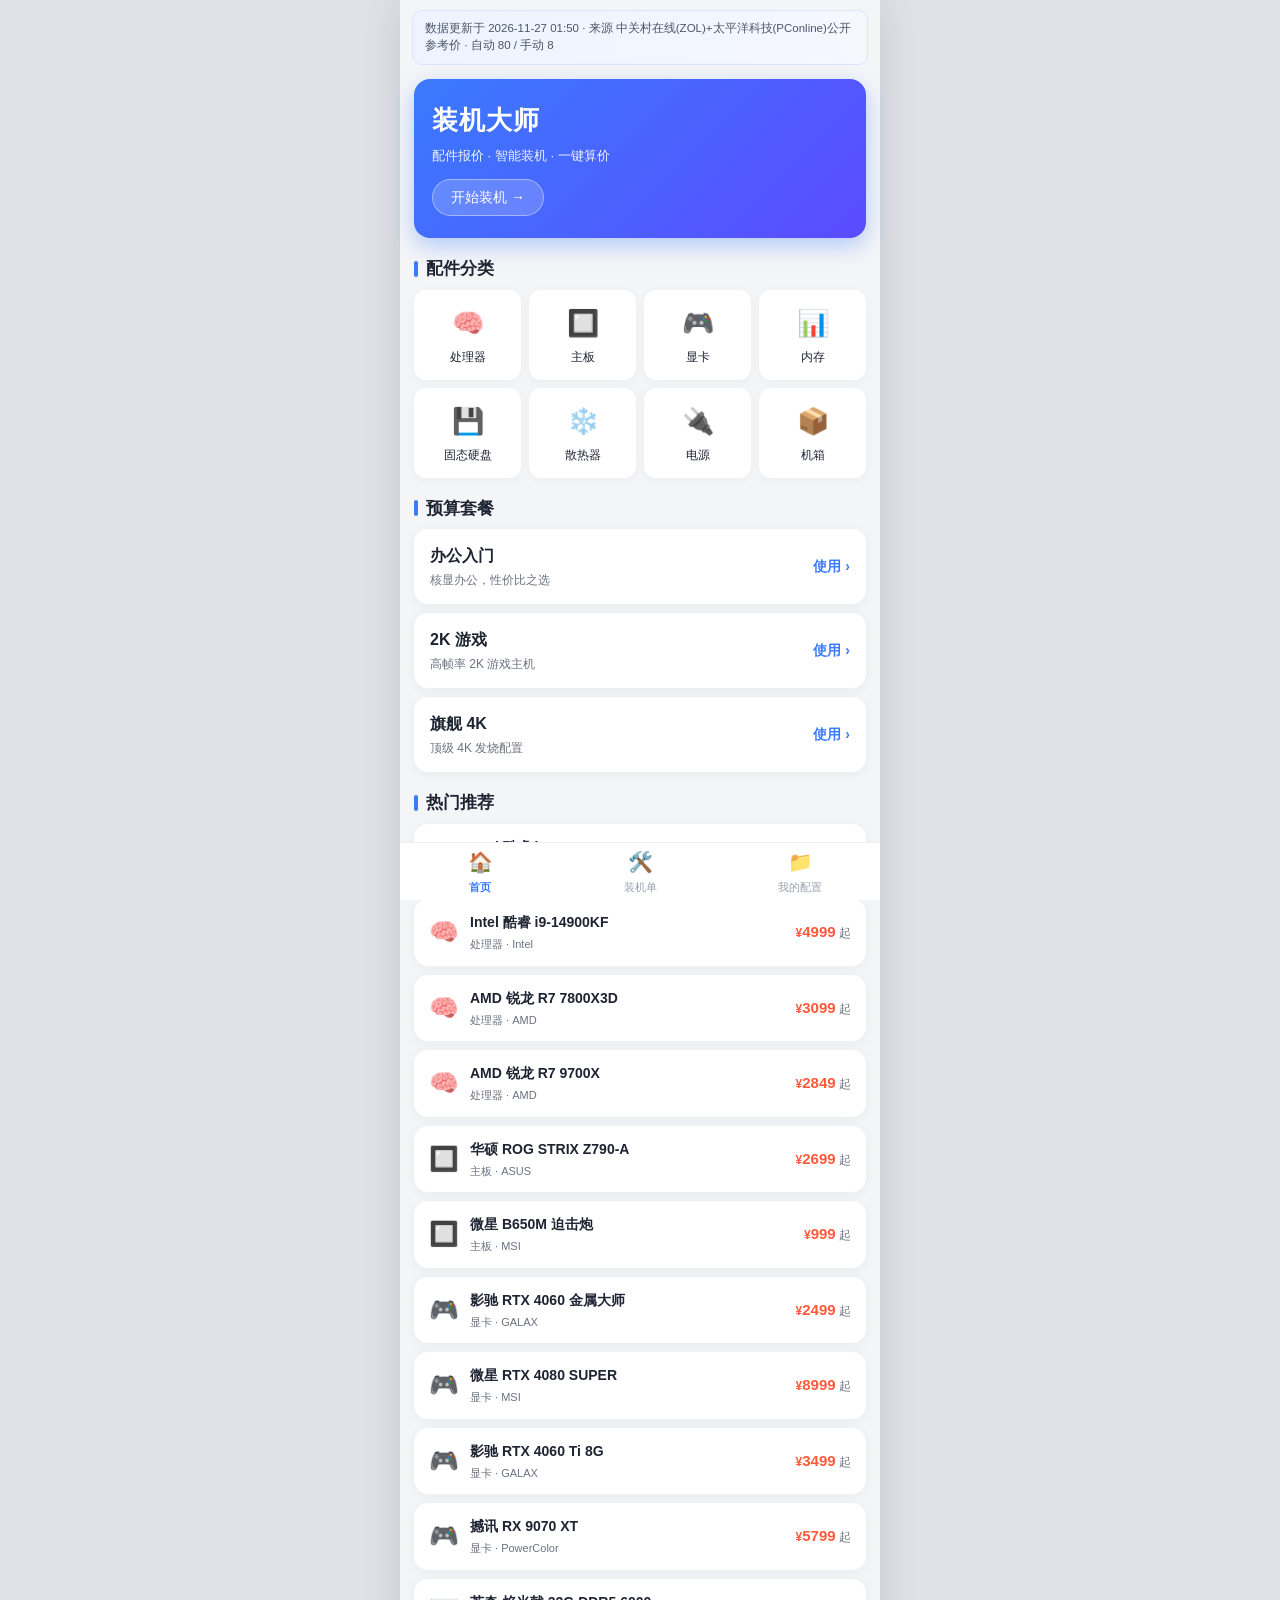
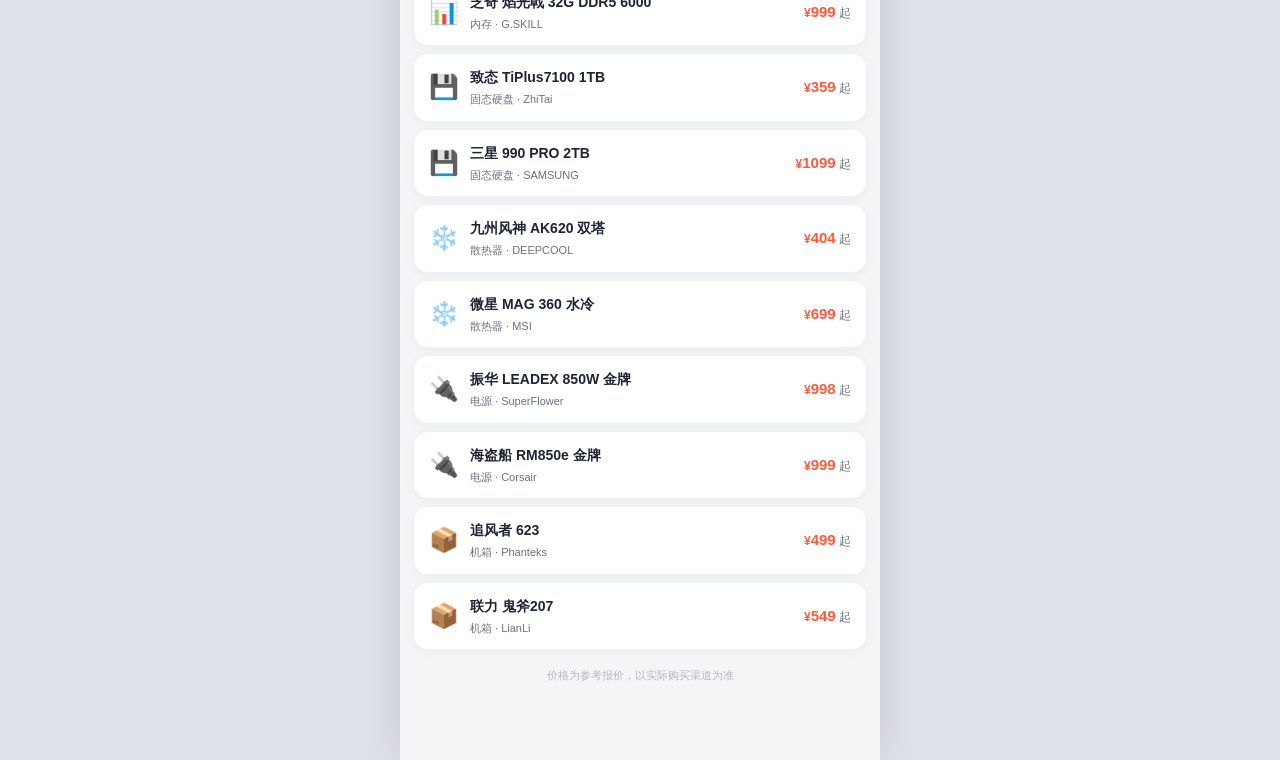
==== commit 7a41349e: "chore: 自动更新配件价格 2026-11-27" ====
--- a/web/zjds/index.html
+++ b/web/zjds/index.html
@@ -12,9 +12,9 @@
   <meta property="og:title" content="装机大师 · 配件报价与智能装机" />
   <meta property="og:description" content="88 款 PC 配件参考价 · 自动算总价 · 功耗估算 · 兼容性校验" />
   <meta property="og:type" content="website" />
-  <meta property="og:image" content="cover.png?v=20261126015237" />
+  <meta property="og:image" content="cover.png?v=20261127015022" />
   <meta name="twitter:card" content="summary_large_image" />
-  <link rel="stylesheet" href="style.css?v=20261126015237" />
+  <link rel="stylesheet" href="style.css?v=20261127015022" />
 </head>
 <body>
   <div id="phone">
@@ -52,7 +52,7 @@
     </div>
   </div>
 
-  <script src="data.js?v=20261126015237"></script>
-  <script src="app.js?v=20261126015237"></script>
+  <script src="data.js?v=20261127015022"></script>
+  <script src="app.js?v=20261127015022"></script>
 </body>
 </html>
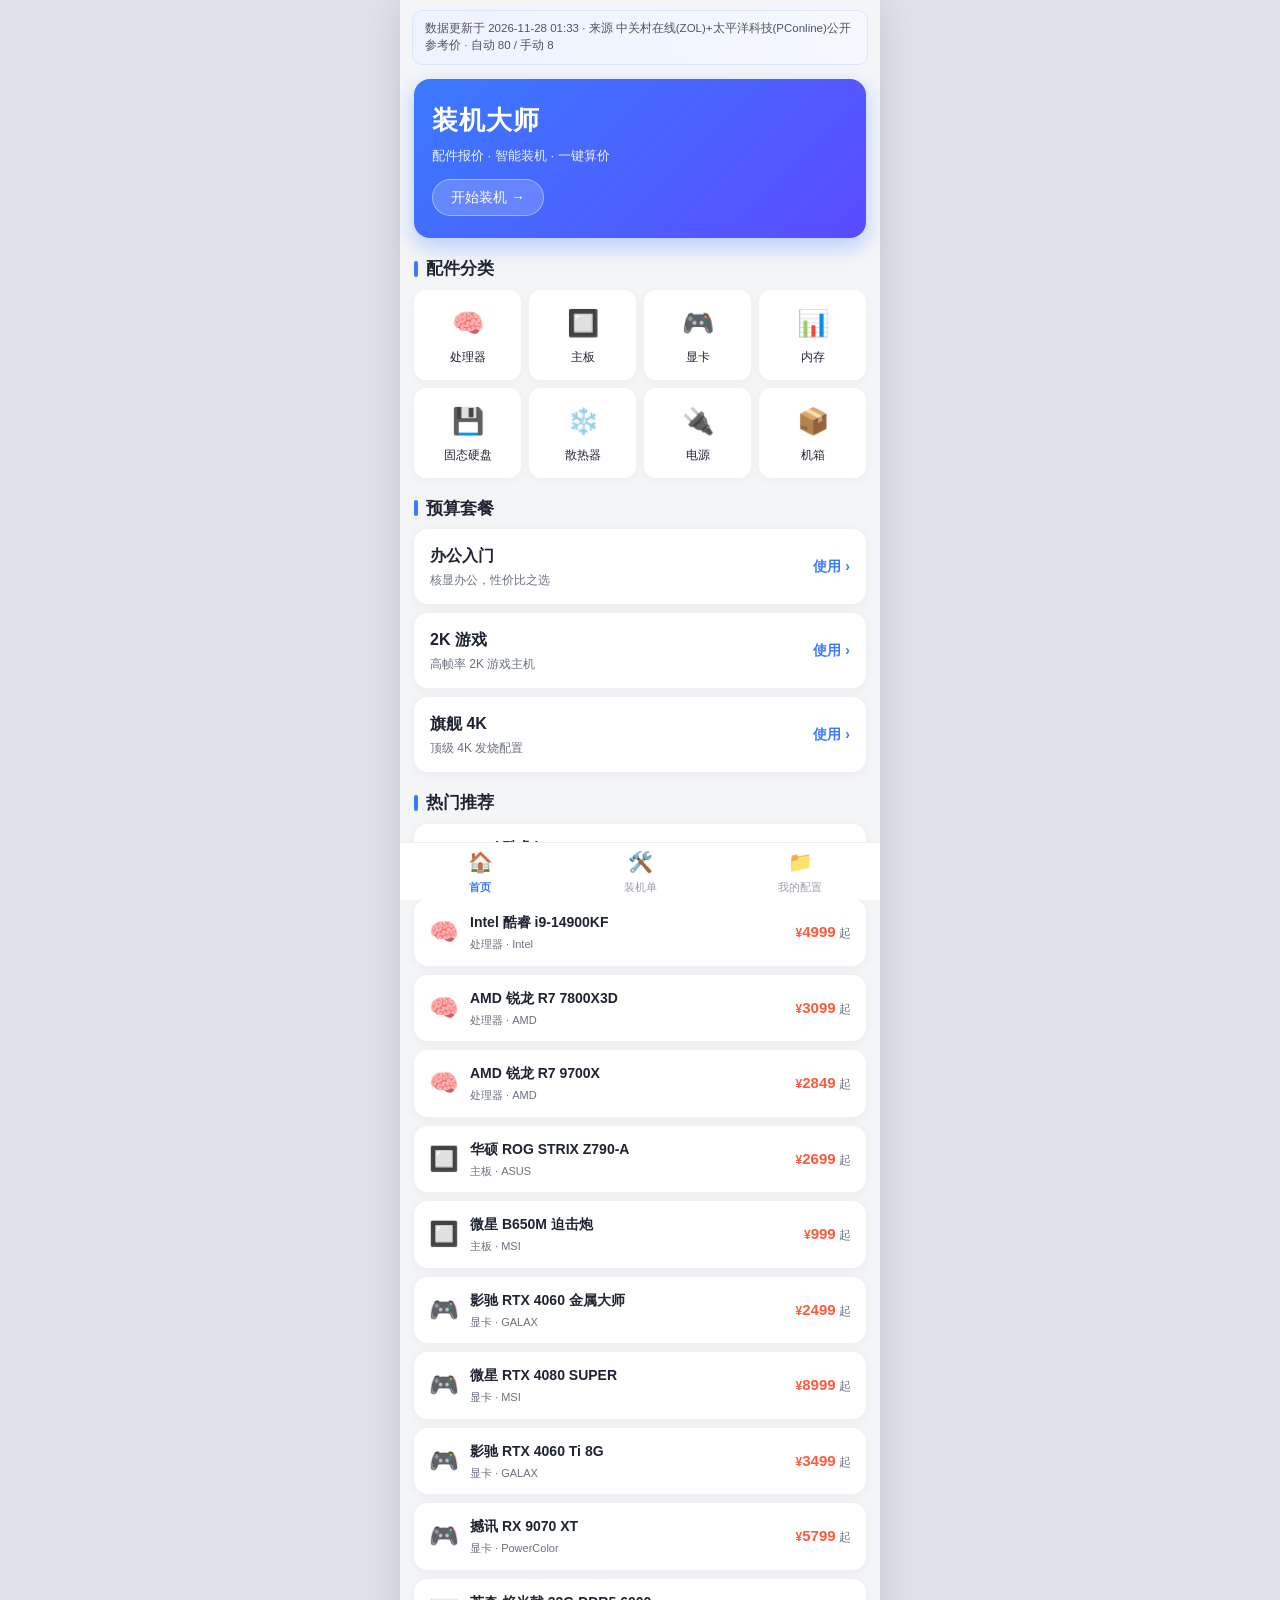
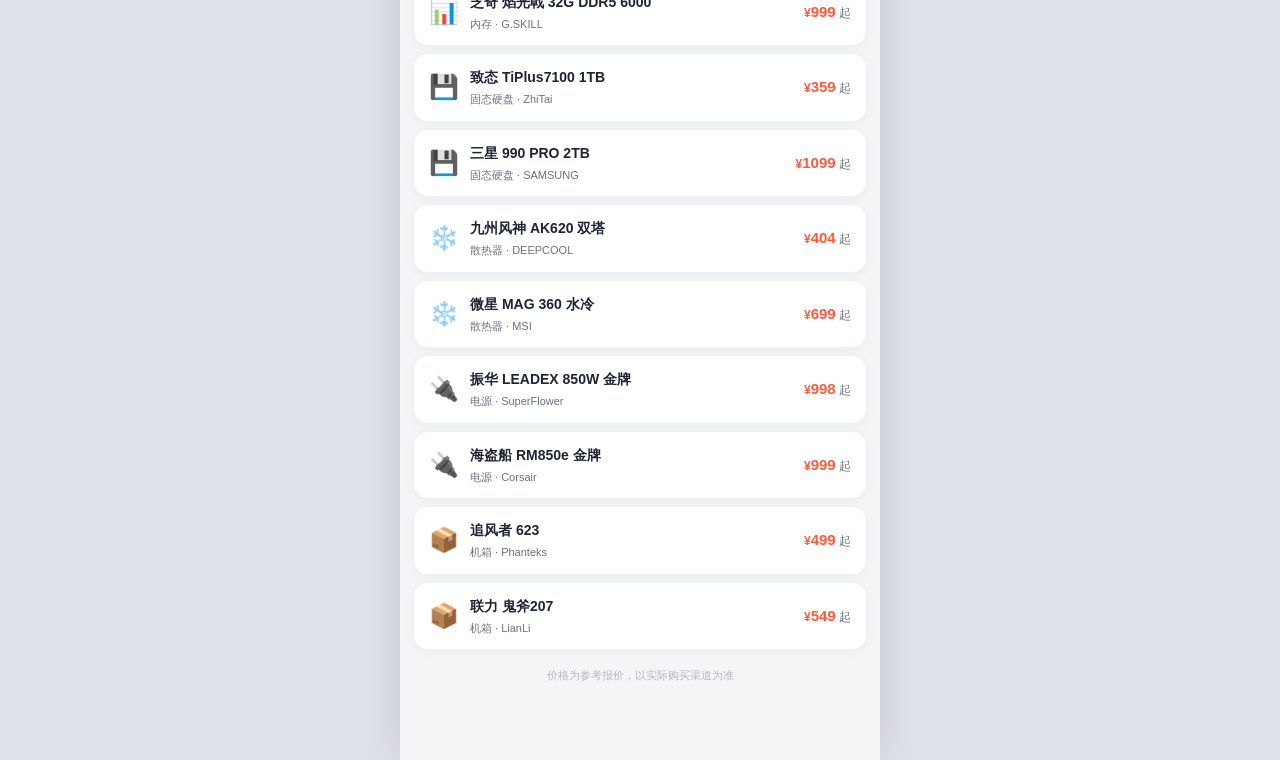
==== commit b51e5d80: "chore: 自动更新配件价格 2026-11-28" ====
--- a/web/zjds/index.html
+++ b/web/zjds/index.html
@@ -12,9 +12,9 @@
   <meta property="og:title" content="装机大师 · 配件报价与智能装机" />
   <meta property="og:description" content="88 款 PC 配件参考价 · 自动算总价 · 功耗估算 · 兼容性校验" />
   <meta property="og:type" content="website" />
-  <meta property="og:image" content="cover.png?v=20261127015022" />
+  <meta property="og:image" content="cover.png?v=20261128013332" />
   <meta name="twitter:card" content="summary_large_image" />
-  <link rel="stylesheet" href="style.css?v=20261127015022" />
+  <link rel="stylesheet" href="style.css?v=20261128013332" />
 </head>
 <body>
   <div id="phone">
@@ -52,7 +52,7 @@
     </div>
   </div>
 
-  <script src="data.js?v=20261127015022"></script>
-  <script src="app.js?v=20261127015022"></script>
+  <script src="data.js?v=20261128013332"></script>
+  <script src="app.js?v=20261128013332"></script>
 </body>
 </html>
